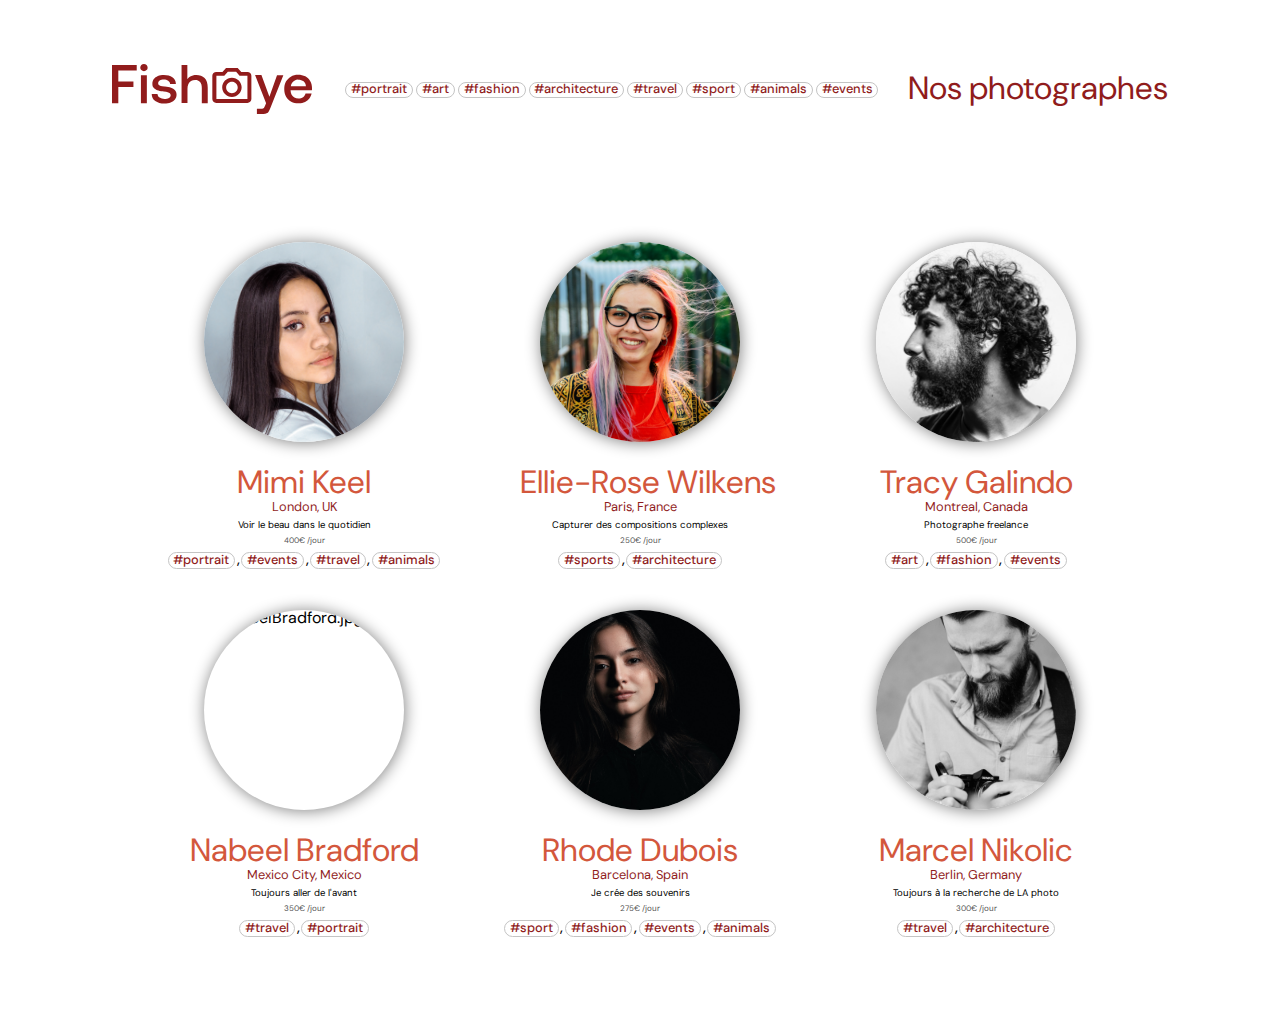
==== index.html @ 9fccd989 "index page - photographer card generation" ====
<!DOCTYPE html>
<html lang="fr">
  <head>
    <meta charset="UTF-8" />
    <meta name="theme-color" content="#901C1C" />
    <meta name="viewport" content="width=device-width, initial-scale=1.0" />

    <meta name="keywords" content="photo, photographe" />
    <meta name="description" content="Site pour photographes indépendants" />
    <meta name="author" content="Gillet-Garas Samantha" />

    <link rel="stylesheet" href="css/reset.css" />
    <link rel="stylesheet" href="css/base.css" />
    <link rel="stylesheet" href="css/index.css" />
    <link rel="stylesheet" href="css/mediaqueries.css" />

    <link
      href="https://fonts.googleapis.com/css2?family=DM+Sans:ital,wght@0,400;0,500;0,700;1,400;1,500;1,700&display=swap"
      rel="stylesheet"
    />

    <link rel="icon" type="image/svg" href="pictures/camera-solid.svg" />

    <title>FishEye</title>
  </head>
  <body>
    <header>
      <a href="index.html" class="logo-fisheye">
        <svg
          width="200"
          height="50"
          viewBox="0 0 200 50"
          fill="none"
          xmlns="http://www.w3.org/2000/svg"
        >
          <path
            d="M24.7206 0.911377V6.51034H6.31164V17.578H21.4333V22.9166H6.31164V39.1926H0V0.911377H24.7206Z"
            fill="#911C1C"
          />
          <path
            d="M34.5826 1.04167C35.2401 1.69271 35.6346 2.60417 35.6346 3.64583C35.6346 4.6875 35.2401 5.46875 34.5826 6.11979C33.9252 6.77083 33.0047 7.16146 31.9528 7.16146C30.9008 7.16146 30.1119 6.77083 29.3229 6.11979C28.6655 5.46875 28.271 4.55729 28.271 3.64583C28.271 2.60417 28.6655 1.82292 29.3229 1.04167C29.9804 0.390625 30.9008 0 31.9528 0C33.0047 0 33.7937 0.390625 34.5826 1.04167ZM34.8456 11.1979V39.1927H28.9285V11.1979H34.8456Z"
            fill="#911C1C"
          />
          <path
            d="M43.261 36.9792C40.8941 35.2865 39.7107 32.9427 39.7107 29.9479H45.4964C45.6279 31.3802 46.2853 32.6823 47.6002 33.5937C48.9152 34.5052 50.4931 35.026 52.4655 35.026C54.3064 35.026 55.7528 34.6354 56.9362 33.9844C58.1196 33.3333 58.6456 32.4219 58.6456 31.25C58.6456 30.3385 58.3826 29.6875 57.8566 29.1667C57.3307 28.6458 56.6732 28.3854 55.7528 28.125C54.8323 27.8646 53.5174 27.7344 51.808 27.474H51.6765L50.8876 27.3438C48.6522 27.0833 46.6798 26.6927 45.2334 26.1719C43.787 25.651 42.472 24.8698 41.6831 23.8281C40.7626 22.7865 40.3682 21.4844 40.3682 19.6615C40.3682 17.9688 40.8941 16.4063 41.8146 15.1042C42.735 13.8021 44.1814 12.7604 45.8908 11.9792C47.6002 11.1979 49.5726 10.9375 51.808 10.9375C55.3583 10.9375 58.2511 11.7188 60.355 13.2812C62.5904 14.8438 63.7738 17.0573 63.9053 19.9219H58.1196C57.9881 18.6198 57.3307 17.5781 56.1472 16.7969C54.9638 16.0156 53.5174 15.4948 51.808 15.4948C50.0986 15.4948 48.6522 15.8854 47.7317 16.5365C46.6798 17.1875 46.1538 18.099 46.1538 19.2708C46.1538 20.0521 46.4168 20.7031 46.8113 21.0938C47.3373 21.4844 47.9947 21.7448 48.7837 22.0052C49.5726 22.1354 50.7561 22.3958 52.334 22.526C52.4655 22.526 52.4655 22.526 52.597 22.526C52.7284 22.526 52.7284 22.526 52.8599 22.526C55.3583 22.7865 57.3307 23.1771 59.0401 23.6979C60.618 24.2188 62.0644 25 62.9849 26.1719C64.0368 27.3438 64.5628 28.9062 64.5628 30.8594C64.5628 32.5521 64.0368 34.1146 62.9849 35.4167C61.9329 36.7188 60.4865 37.7604 58.6456 38.5417C56.8047 39.1927 54.8323 39.5833 52.4655 39.5833C48.6522 39.4531 45.6279 38.6719 43.261 36.9792Z"
            fill="#911C1C"
          />
          <path
            d="M75.3452 0.911377V17.9687L74.4248 16.6666C75.3452 14.9739 76.6602 13.5416 78.2381 12.4999C79.816 11.4583 81.7884 10.9374 84.2867 10.9374C87.7055 10.9374 90.4669 11.9791 92.5707 13.9322C94.6746 16.0155 95.7266 19.2708 95.7266 23.828V39.1926H89.8094V24.0885C89.8094 21.4843 89.2834 19.401 88.1 17.9687C86.9166 16.5364 85.2072 15.8853 83.1033 15.8853C81.5254 15.8853 80.2105 16.276 79.027 16.927C77.8436 17.7083 77.0546 18.7499 76.3972 20.052C75.7397 21.3541 75.4767 23.0468 75.4767 24.8697V39.0624H69.5596V0.911377H75.3452Z"
            fill="#911C1C"
          />
          <path
            d="M149.507 11.1981L157.396 32.8127L165.023 11.1981H171.335L158.58 43.4897C157.922 45.1825 157.265 46.4845 156.739 47.396C156.213 48.3075 155.555 48.9585 154.635 49.3491C153.846 49.7397 152.794 50.0002 151.348 50.0002H144.905V44.7918H149.112C149.901 44.7918 150.559 44.6616 150.953 44.5314C151.348 44.4012 151.742 44.1408 152.005 43.7502C152.268 43.3595 152.531 42.7085 152.926 41.9272L154.109 39.1929L143.064 11.0679H149.507V11.1981Z"
            fill="#911C1C"
          />
          <path
            d="M179.224 37.6303C176.989 36.4584 175.279 34.7657 174.096 32.6824C172.913 30.4688 172.255 27.9949 172.255 25.1303C172.255 22.2657 172.781 19.6615 173.965 17.5782C175.148 15.4949 176.726 13.8022 178.83 12.6303C180.934 11.4584 183.3 10.8074 186.062 10.8074C188.823 10.8074 191.19 11.3282 193.294 12.3699C195.398 13.4115 196.976 14.974 198.159 17.0574C199.343 19.1407 200 21.4845 200 24.0886C200 24.4793 200 24.7397 200 25.1303C200 25.5209 200 25.9115 199.869 26.3022H178.567C178.567 26.4324 178.567 26.4324 178.567 26.4324V26.5626C178.698 28.1251 178.961 29.5574 179.619 30.7293C180.276 31.9011 181.197 32.8126 182.38 33.4636C183.563 34.1147 184.878 34.5053 186.456 34.5053C188.297 34.5053 189.875 34.1147 191.059 33.2032C192.373 32.2918 193.162 31.1199 193.557 29.5574H199.606C199.211 31.3803 198.554 33.073 197.37 34.5053C196.187 35.9376 194.74 37.1095 193.031 38.0209C191.19 38.8022 189.218 39.323 186.982 39.323C184.089 39.4532 181.46 38.8022 179.224 37.6303ZM182.775 16.4063C181.723 16.9272 180.802 17.7084 180.145 18.7501C179.487 19.7917 178.961 20.8334 178.83 22.1355H193.951C193.688 20.0522 192.899 18.3595 191.585 17.3178C190.27 16.1459 188.429 15.6251 186.325 15.6251C185.141 15.4949 183.958 15.8855 182.775 16.4063Z"
            fill="#911C1C"
          />
          <path
            d="M135.437 7.94263H129.257L125.707 4.03638H114.004L110.454 7.94263H104.273C102.17 7.94263 100.329 9.63533 100.329 11.8489V35.026C100.329 37.1093 102.038 38.9322 104.273 38.9322H135.437C137.541 38.9322 139.382 37.2395 139.382 35.026V11.7187C139.382 9.63533 137.672 7.94263 135.437 7.94263ZM135.437 34.8957H104.405V11.7187H112.294L115.845 7.81242H124.129L127.548 11.7187H135.437V34.8957ZM119.921 13.6718C114.53 13.6718 110.191 17.9687 110.191 23.3072C110.191 28.6457 114.53 32.9426 119.921 32.9426C125.312 32.9426 129.651 28.6457 129.651 23.3072C129.651 17.9687 125.312 13.6718 119.921 13.6718ZM119.921 29.1666C116.765 29.1666 114.135 26.5624 114.135 23.4374C114.135 20.3124 116.765 17.7083 119.921 17.7083C123.077 17.7083 125.707 20.3124 125.707 23.4374C125.707 26.5624 123.077 29.1666 119.921 29.1666Z"
            fill="#911C1C"
          />
        </svg>
      </a>
      <nav
        class="nav-photographer-categories"
        aria-label="photographer categories"
      >
        <ul>
          <li><a href="#" class='tag'>#portrait</a></li>
          <li><a href="#" class='tag'>#art</a></li>
          <li><a href="#" class='tag'>#fashion</a></li>
          <li><a href="#" class='tag'>#architecture</a></li>
          <li><a href="#" class='tag'>#travel</a></li>
          <li><a href="#" class='tag'>#sport</a></li>
          <li><a href="#" class='tag'>#animals</a></li>
          <li><a href="#" class='tag'>#events</a></li>
        </ul>
      </nav>
    </header>

    <main>
      <h1>Nos photographes</h1>

      <section
        id="section-photographers-cards"
        class="photographers-cards"
      ></section>
    </main>
  </body>
  <!-- <script src="modal.js"></script> -->
  <script src="index.js"></script>
</html>
---- css/base.css ----
/* Colors variables--------------------------------------------------------------------------*/
:root {
  --background-burgandy: #901c1c;
  --background-salmon: #db8876;
  --bacground-almostWhite: #fafafa;

  --text-burgandy: #901c1c;
  --text-salmon: #d3573c;
  --text-grey: #525252;
}

/* Base ---------------------------------------------------------------------------*/
* {
  box-sizing: border-box !important;
}

html {
  scroll-behavior: smooth;
}

body {
  max-width: 1500px;
  margin: auto;
  padding: 0;
  font-family: "DM Sans", sans-serif;
  position: relative;
}

main {
  margin: 0;
  padding: 0;
}

/* remove links decorations ---------------------------------------------*/
a {
  color: black;
  text-decoration: none;
}

a:hover {
  color: black;
}

a:visited {
  text-decoration: none;
}

/* tags -------------------------------------------------------------------------*/
.nav-photographer-categories li,
.photographer-card-tags li,
.banner-infos-tags li {
  border: 0.03125rem solid #c4c4c4;
  border-radius: 0.6875rem;
  padding: 0.05rem 0.3rem;
  margin: 0.1rem;

  font-weight: 500;
  font-size: 0.8em;
  line-height: 1em;
  text-align: center;
}

.nav-photographer-categories ul li a,
.photographer-card-tags li a,
.banner-infos-tags li a {
  color: var(--text-burgandy);
}

/* button */

.button {
  border: none;
  border-radius: 0.2rem;
  background-color: var(--background-burgandy);
  color: #ffffff;
  padding: 1rem 0.5rem;

  height: 3rem;

  font-weight: 400;
  font-size: 0.9em;
  line-height: 1em;
  align-items: center;
  text-align: center;

  cursor: pointer;
}

.button:hover {
  background: var(--background-salmon);
  color: black;
}
---- css/index.css ----
/* Global rules */

/* All my display:flex componants */
header,
.nav-photographer-categories ul,
.photographers-cards,
.photographer-card-tags {
  display: flex;
}

/* Particularities - top to bottom */
header {
  width: 60%;
  justify-content: space-between;
  margin: 4rem 7rem;
}

.logo-fisheye {
  width: 12.5rem;
  height: 3.125rem;
}

.nav-photographer-categories ul {
  padding-top: 3%;
}

main {
  margin: 5rem 7rem;
}

h1 {
  position: absolute;
  right: 7rem;
  top: -0.5rem;

  color: #911c1c;

  font-size: 2em;
  line-height: 2em;

  color: var(--text-burgandy);
}

.photographers-cards {
  /* margin: auto; */
  flex-wrap: wrap;
  justify-content: center;
}

.photographer-card {
  width: 15rem;
  height: 17rem;
  margin: 3rem;
}

.hidden {
  display: none;
}

.photographer-card-picture img {
  -o-object-fit: cover;
  object-fit: cover;

  border-radius: 50%;
  box-shadow: 0.05rem 0.05rem 1rem grey;

  height: 12.5rem;
  width: 12.5rem;
  display: block;
  margin-left: auto;
  margin-right: auto;
}

.photographer-card-name h2 {
  margin-top: 1.5rem;

  font-size: 2rem;
  line-height: 2rem;
  text-align: center;

  text-overflow: ellipsis;
  white-space: nowrap;
  display: block;
  width: 100%;
  min-width: 1px;

  color: var(--text-salmon);
}

.photographer-card-location {
  font-size: 0.8em;
  line-height: 1em;

  color: var(--text-burgandy);
}

.photographer-card-tagLine {
  font-size: 0.6em;
  line-height: 1em;

  color: black;
}

.photographer-card-price {
  font-size: 0.5em;
  line-height: 1em;

  color: var(--text-grey);
}

.photographer-card-location,
.photographer-card-tagLine,
.photographer-card-price,
.photographer-card-tags {
  padding: 0.2rem;
  text-align: center;
}

.photographer-card-tags {
  justify-content: center;

  text-overflow: ellipsis;
  white-space: nowrap;
  width: 100%;
  min-width: 1px;
}
---- css/mediaqueries.css ----
@media all and (max-width: 930px) {
    /* index-page */
    header {
      margin: 2rem 2rem;
      flex-direction: column;
    }
  
    .logo-fisheye svg {
      width: 8rem;
    }
  
    .nav-photographer-categories ul {
      width: 100%;
      flex-wrap: wrap;
      justify-content: center;
    }
  
    main {
      margin: 1rem 0.5rem;
      padding: 0;
    }
  
    main h1 {
      font-size: 1rem;
      /* position: initial; */
      right: 1.5rem;
      top: 0.5rem;
    }
  
    .flex-row-one,
    .flex-row-two {
      flex-direction: column;
    }
  
    .photographer-card {
      width: 100%;
      margin-bottom: 6rem;
    }
  
  /* Photograph banner */

  .photographer-page-banner {
    width: 100%;
    margin: 0rem;
    padding: 0;
    background-color: var(--bacground-almostWhite);

    justify-content: space-between;
  }

  .banner-infos {
    flex-direction: column;
    margin-left: 1rem;
  }

  .banner-infos-photographerName {
    font-size: 2rem;
  }

  .banner-infos-location {
    font-size: 1em;
  }

  .banner-infos-tagLine {
    font-size: 0.7em;
  }

  .banner-contactBtn {
    position: fixed;
    bottom: 1rem;

    margin: 0 auto;
    width: 50%;

    border-radius: 0.3rem;
  }

  .banner-profilePicture img {
    height: 6rem;
    width: 6rem;

    position: absolute;
    right: 1rem;
  }

  /* Gallery */

  .gallery-filterChoices {
    display: none;
  }

  .gallery-cards-row1,
  .gallery-cards-row2 {
    flex-direction: column;
    margin: 0;
    width: 100%;
  }

  .gallery-card {
    width: 90%;
    margin: 1rem 1rem;
  }

  .gallery-photo img {
    height: 12rem;
    width: 100%;
  }

  .photographer-page-staticBox {
    display: none;
  }
}
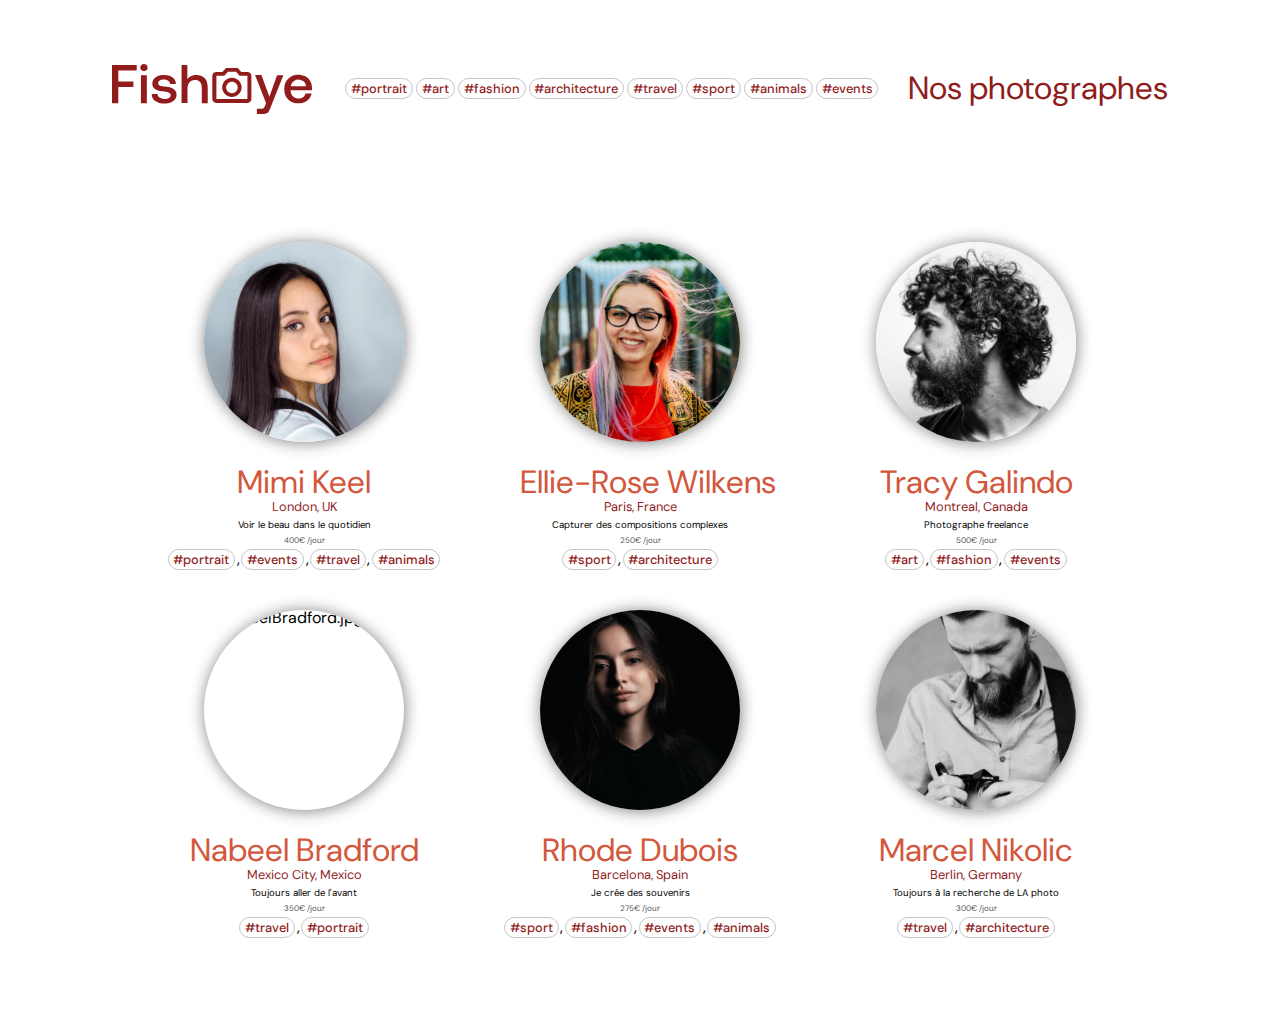
==== commit da174c56: "js import-export modules & css adjustments" ====
--- a/index.html
+++ b/index.html
@@ -89,6 +89,5 @@
       ></section>
     </main>
   </body>
-  <!-- <script src="modal.js"></script> -->
-  <script src="index.js"></script>
+  <script type="module" src="script.js"></script>  
 </html>
--- a/css/base.css
+++ b/css/base.css
@@ -46,9 +46,11 @@
 }
 
 /* tags -------------------------------------------------------------------------*/
-.nav-photographer-categories li,
-.photographer-card-tags li,
-.banner-infos-tags li {
+
+.nav-photographer-categories ul li a,
+.photographer-card-tags li a,
+.banner-infos-tags li a {
+
   border: 0.03125rem solid #c4c4c4;
   border-radius: 0.6875rem;
   padding: 0.05rem 0.3rem;
@@ -58,13 +60,17 @@
   font-size: 0.8em;
   line-height: 1em;
   text-align: center;
+
+  color: var(--text-burgandy);
 }
 
-.nav-photographer-categories ul li a,
-.photographer-card-tags li a,
-.banner-infos-tags li a {
-  color: var(--text-burgandy);
+.nav-photographer-categories ul li .selected-tag,
+.photographer-card-tags li .selected-tag,
+.banner-infos-tags li .selected-tag {
+  background-color: var(--background-burgandy);
+  color: white;
 }
+
 
 /* button */
 
@@ -89,4 +95,4 @@
 .button:hover {
   background: var(--background-salmon);
   color: black;
-}
+}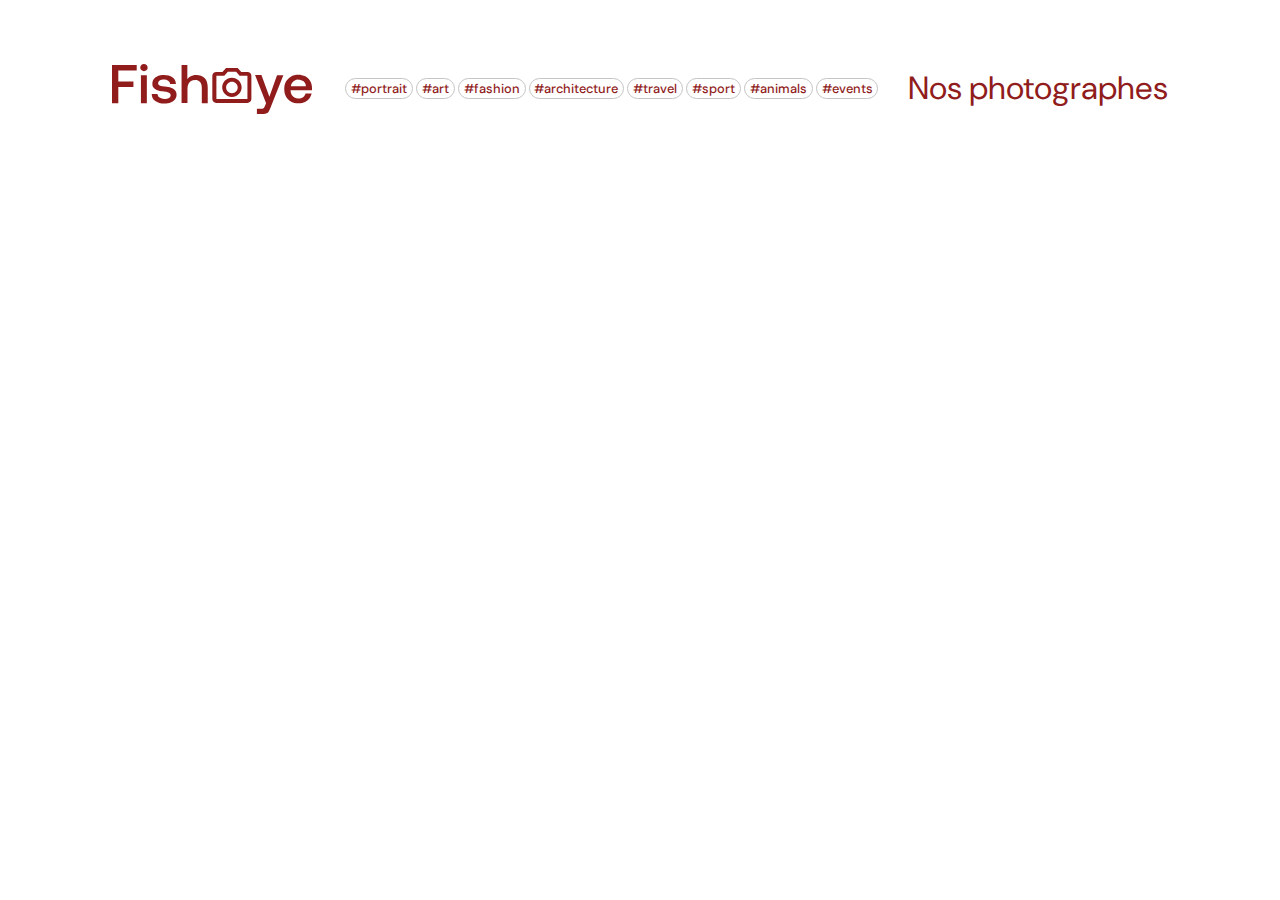
==== commit 0452d4fc: "better filter system" ====
--- a/index.html
+++ b/index.html
@@ -1,7 +1,7 @@
 <!DOCTYPE html>
 <html lang="fr">
   <head>
-    <meta charset="UTF-8" />
+    <meta charset="utf-8" />
     <meta name="theme-color" content="#901C1C" />
     <meta name="viewport" content="width=device-width, initial-scale=1.0" />
 
@@ -24,8 +24,8 @@
     <title>FishEye</title>
   </head>
   <body>
-    <header>
-      <a href="index.html" class="logo-fisheye">
+    <header role="banner">
+      <a href="index.html" class="logo-fisheye" aria-label="Retourne à la page d'acceuil">
         <svg
           width="200"
           height="50"
@@ -65,22 +65,24 @@
       </a>
       <nav
         class="nav-photographer-categories"
+        id="nav-photographer-categories"
+        role="navigation" 
         aria-label="photographer categories"
       >
         <ul>
-          <li><a href="#" class='tag'>#portrait</a></li>
-          <li><a href="#" class='tag'>#art</a></li>
-          <li><a href="#" class='tag'>#fashion</a></li>
-          <li><a href="#" class='tag'>#architecture</a></li>
-          <li><a href="#" class='tag'>#travel</a></li>
-          <li><a href="#" class='tag'>#sport</a></li>
-          <li><a href="#" class='tag'>#animals</a></li>
-          <li><a href="#" class='tag'>#events</a></li>
+          <li><a href="#" class='tag' data-name="portrait">#portrait</a></li>
+          <li><a href="#" class='tag' data-name="art">#art</a></li>
+          <li><a href="#" class='tag' data-name="fashion">#fashion</a></li>
+          <li><a href="#" class='tag' data-name="architecture">#architecture</a></li>
+          <li><a href="#" class='tag' data-name="travel">#travel</a></li>
+          <li><a href="#" class='tag' data-name="sport">#sport</a></li>
+          <li><a href="#" class='tag' data-name="animals">#animals</a></li>
+          <li><a href="#" class='tag' data-name="events">#events</a></li>
         </ul>
       </nav>
     </header>
 
-    <main>
+    <main role="main" >
       <h1>Nos photographes</h1>
 
       <section
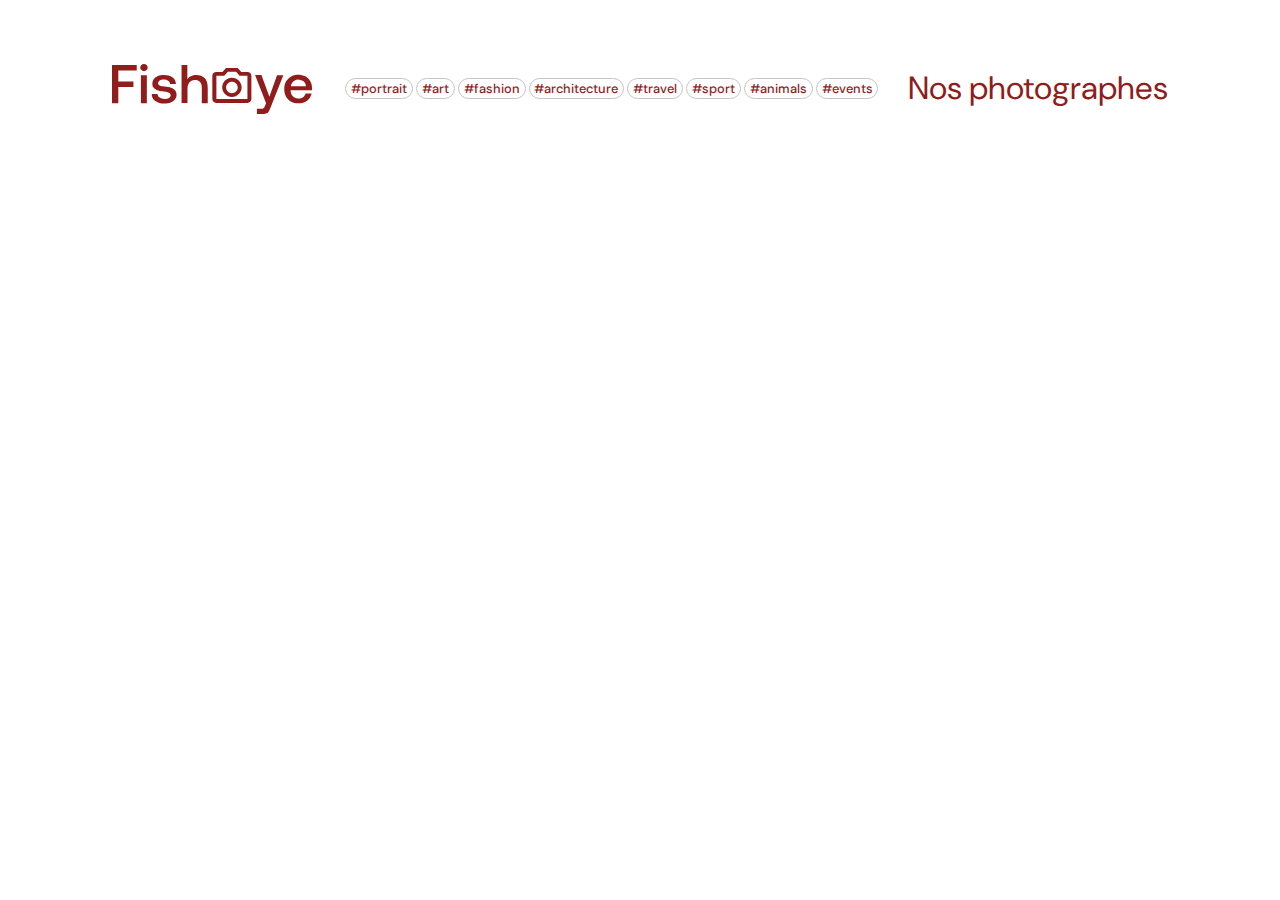
==== commit cabf424e: "modal finished with entry verifications" ====
--- a/index.html
+++ b/index.html
@@ -24,7 +24,7 @@
     <title>FishEye</title>
   </head>
   <body>
-    <header role="banner">
+    <header>
       <a href="index.html" class="logo-fisheye" aria-label="Retourne à la page d'acceuil">
         <svg
           width="200"
@@ -66,7 +66,6 @@
       <nav
         class="nav-photographer-categories"
         id="nav-photographer-categories"
-        role="navigation" 
         aria-label="photographer categories"
       >
         <ul>
@@ -82,7 +81,7 @@
       </nav>
     </header>
 
-    <main role="main" >
+    <main>
       <h1>Nos photographes</h1>
 
       <section
@@ -90,6 +89,9 @@
         class="photographers-cards"
       ></section>
     </main>
+
+    <script type="module" src="script.js"></script>  
+
   </body>
-  <script type="module" src="script.js"></script>  
+  
 </html>
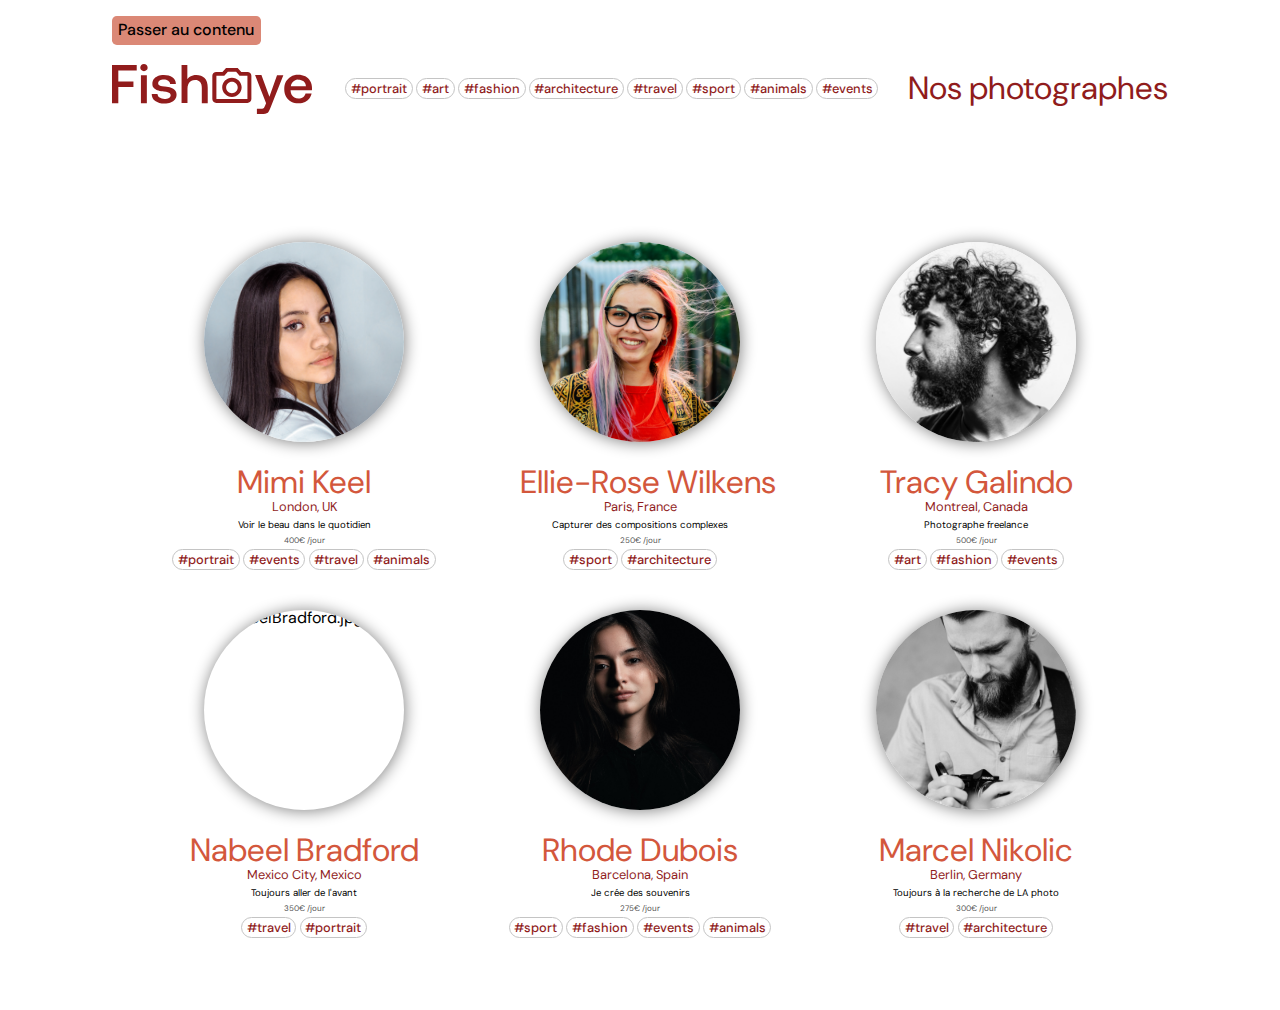
==== commit 20ca60a6: "keybord navigation" ====
--- a/index.html
+++ b/index.html
@@ -32,6 +32,7 @@
           viewBox="0 0 200 50"
           fill="none"
           xmlns="http://www.w3.org/2000/svg"
+          alt="logo-fisheye"
         >
           <path
             d="M24.7206 0.911377V6.51034H6.31164V17.578H21.4333V22.9166H6.31164V39.1926H0V0.911377H24.7206Z"
@@ -88,6 +89,9 @@
         id="section-photographers-cards"
         class="photographers-cards"
       ></section>
+
+      <!-- static box -->
+      <a href="#" id="index-page-staticBox">Passer au contenu</a>
     </main>
 
     <script type="module" src="script.js"></script>  
--- a/css/base.css
+++ b/css/base.css
@@ -92,7 +92,8 @@
   cursor: pointer;
 }
 
-.button:hover {
+.button:hover,
+.button:focus {
   background: var(--background-salmon);
   color: black;
 }--- a/css/index.css
+++ b/css/index.css
@@ -26,6 +26,24 @@
 
 main {
   margin: 5rem 7rem;
+}
+
+#index-page-staticBox {
+  position: fixed;
+  top: 1rem;
+  margin: 0 auto;
+
+  padding: .4rem;
+  font-weight: 500;
+
+  border-radius: 0.3rem 0.3rem 0.3rem 0.3rem;
+  background-color: var(--background-salmon);
+}
+
+#index-page-staticBox:hover,
+#index-page-staticBox:focus {
+  background-color: var(--background-burgandy);
+  color: white;
 }
 
 h1 {
--- a/css/mediaqueries.css
+++ b/css/mediaqueries.css
@@ -1,45 +1,46 @@
 @media all and (max-width: 930px) {
-    /* index-page */
-    header {
-      margin: 2rem 2rem;
-      flex-direction: column;
-    }
-  
-    .logo-fisheye svg {
-      width: 8rem;
-    }
-  
-    .nav-photographer-categories ul {
-      width: 100%;
-      flex-wrap: wrap;
-      justify-content: center;
-    }
-  
-    main {
-      margin: 1rem 0.5rem;
-      padding: 0;
-    }
-  
-    main h1 {
-      font-size: 1rem;
-      /* position: initial; */
-      right: 1.5rem;
-      top: 0.5rem;
-    }
-  
-    .flex-row-one,
-    .flex-row-two {
-      flex-direction: column;
-    }
-  
-    .photographer-card {
-      width: 100%;
-      margin-bottom: 6rem;
-    }
-  
-  /* Photograph banner */
+
+  /* index-page */
+  header {
+    margin: 1rem 1rem;
+    flex-direction: column;
+  }
+
+  main {
+    margin: 1rem 1rem;
+    padding: 0;
+  }
+
+  main h1 {
+    font-size: 1rem;
+
+    right: 1.5rem;
+    top: 0.5rem;
+  }
+
+
+  .logo-fisheye svg {
+    width: 8rem;
+  }
+
+  .nav-photographer-categories ul {
+    flex-wrap: wrap;
+    justify-content: center;
+  }
+
+  .nav-photographer-categories ul li {
+    padding: .25rem 0rem;
+  }
+
+  .photographer-card {
+    width: 100%;
+    margin-bottom: 5rem;
+  }
+
+  /* photographer-page : Photograph banner */
 
   .photographer-page-banner {
+    position: relative;
     width: 100%;
     margin: 0rem;
     padding: 0;
@@ -50,40 +51,46 @@
 
   .banner-infos {
     flex-direction: column;
-    margin-left: 1rem;
+    margin: .3rem;
   }
 
   .banner-infos-photographerName {
-    font-size: 2rem;
+    font-size: 1.8rem;
+    line-height: .7;
+    margin-bottom: .5rem;
   }
 
   .banner-infos-location {
     font-size: 1em;
+    margin-bottom: .5rem;
   }
 
   .banner-infos-tagLine {
-    font-size: 0.7em;
+    font-size: 0.6em;
+    margin-bottom: .5rem;
   }
 
   .banner-contactBtn {
+    width: 50%;
+    border-radius: 0.3rem;
     position: fixed;
     bottom: 1rem;
 
-    margin: 0 auto;
-    width: 50%;
-
-    border-radius: 0.3rem;
+    /* to center the button */
+    right: 50%;
+    translate: 50%;
   }
 
   .banner-profilePicture img {
-    height: 6rem;
-    width: 6rem;
+    height: 5rem;
+    width: 5rem;
 
     position: absolute;
-    right: 1rem;
+    top: .3rem;
+    right: .3rem;
   }
 
-  /* Gallery */
+  /* photographer-page : Gallery part*/
 
   .gallery-filterChoices {
     display: none;
@@ -97,17 +104,17 @@
   }
 
   .gallery-card {
-    width: 90%;
-    margin: 1rem 1rem;
+    width: 100%;
+    margin: 1rem 0rem;
   }
 
-  .gallery-photo img {
-    height: 12rem;
+  .gallery-photo img,
+  .gallery-photo video {
+    height: 9rem;
     width: 100%;
   }
 
   .photographer-page-staticBox {
     display: none;
   }
-}
-  +}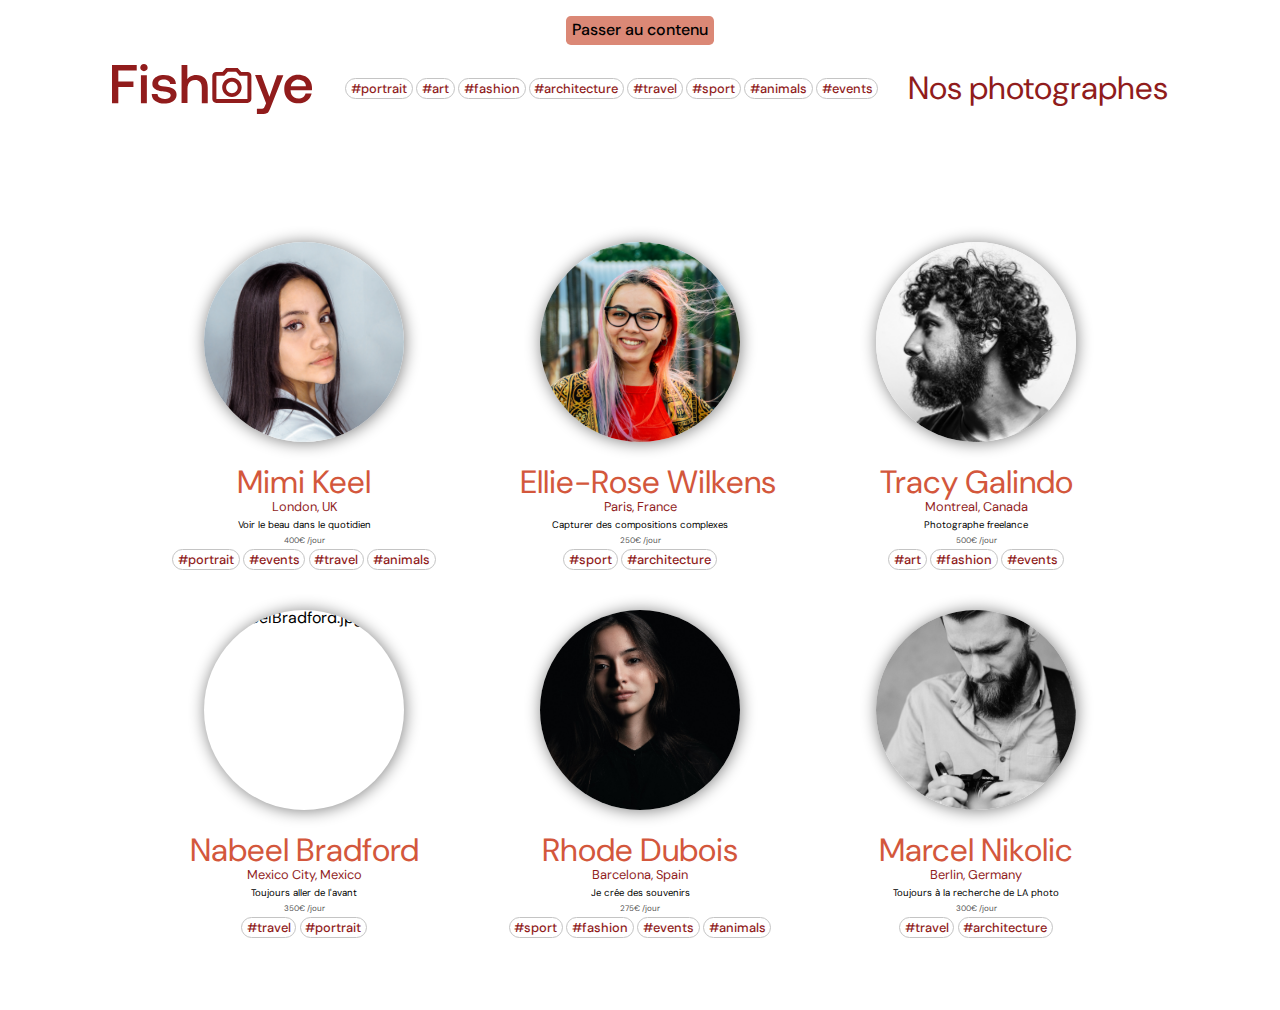
==== commit 90c4e616: "change img path" ====
--- a/index.html
+++ b/index.html
@@ -19,7 +19,7 @@
       rel="stylesheet"
     />
 
-    <link rel="icon" type="image/svg" href="pictures/camera-solid.svg" />
+    <link rel="icon" type="image/svg" href="img/camera-solid.svg" />
 
     <title>FishEye</title>
   </head>
--- a/css/index.css
+++ b/css/index.css
@@ -2,6 +2,7 @@
 
 /* All my display:flex componants */
 header,
+main,
 .nav-photographer-categories ul,
 .photographers-cards,
 .photographer-card-tags {
@@ -26,6 +27,24 @@
 
 main {
   margin: 5rem 7rem;
+  justify-content: center;
+}
+
+#index-page-staticBox {
+  position: fixed;
+  top: 1rem;
+
+  padding: .4rem;
+  font-weight: 500;
+
+  border-radius: 0.3rem 0.3rem 0.3rem 0.3rem;
+  background-color: var(--background-salmon);
+}
+
+#index-page-staticBox:hover,
+#index-page-staticBox:focus {
+  background-color: var(--background-burgandy);
+  color: white;
 }
 
 #index-page-staticBox {
